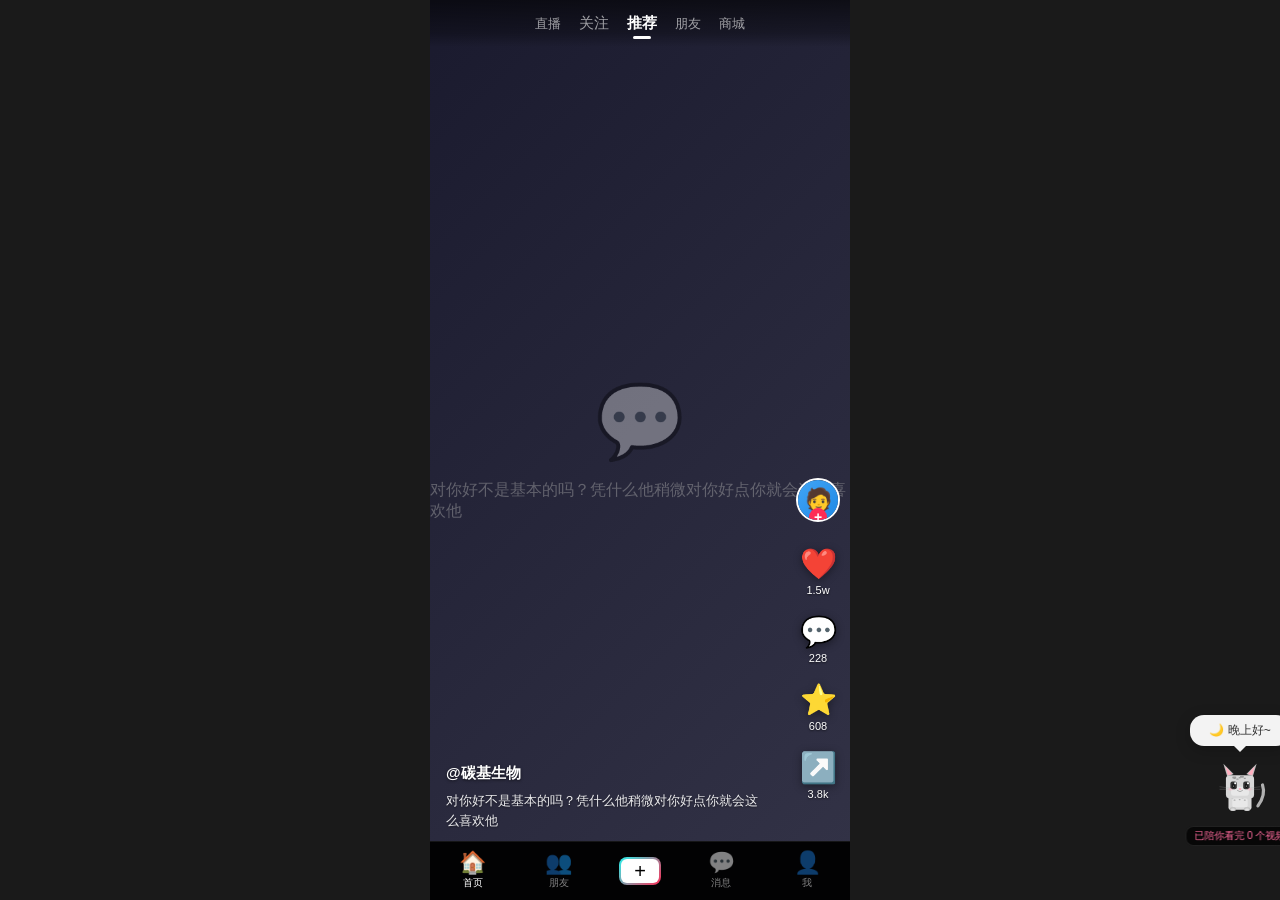
==== index.html @ 151ddb6d "重构项目结构：拆分为标准前端项目 - 将 monolithic desk-pet.html 拆分为标准前端结构 - 创建 index.html 作为入口文件 - 创建 css/style.css 存放" ====
<!DOCTYPE html>
<html lang="zh-CN">
<head>
<meta charset="UTF-8">
<meta name="viewport" content="width=device-width, initial-scale=1.0, user-scalable=no">
<title>🐱 桌宠陪伴门户</title>
<link rel="stylesheet" href="css/style.css">
</head>
<body>

<!-- 顶部导航（抖音风格） -->
<div id="top-nav">
  <div class="nav-tab nav-tab-small" data-cat="live">直播</div>
  <div class="nav-tab" data-cat="follow" onclick="switchTab(this)">关注</div>
  <div class="nav-tab active" data-cat="recommend" onclick="switchTab(this)">推荐</div>
  <div class="nav-tab nav-tab-small" data-cat="friend">朋友</div>
  <div class="nav-tab nav-tab-small" data-cat="shop">商城</div>
</div>

<!-- 视频流主页 -->
<div id="video-feed">
  <div id="video-slider"></div>
</div>

<!-- 底部导航 -->
<div id="bottom-nav">
  <div class="bottom-nav-item active">
    <span class="nav-icon">🏠</span>
    <span class="nav-label">首页</span>
  </div>
  <div class="bottom-nav-item">
    <span class="nav-icon">👥</span>
    <span class="nav-label">朋友</span>
  </div>
  <div class="bottom-nav-add">
    <span>+</span>
  </div>
  <div class="bottom-nav-item">
    <span class="nav-icon">💬</span>
    <span class="nav-label">消息</span>
  </div>
  <div class="bottom-nav-item">
    <span class="nav-icon">👤</span>
    <span class="nav-label">我</span>
  </div>
</div>

<!-- 全屏分区页面 -->
<div id="category-page">
  <button class="category-close" onclick="closeCategoryPage()">✕</button>
  <div class="category-header">
    <div class="category-header-title">分区</div>
    <div class="category-header-sub">双击小猫可打开此页面</div>
  </div>
  <div class="category-section">
    <div class="category-section-title">推荐分区</div>
    <div class="category-grid">
      <div class="category-item" onclick="selectCategory('study')">
        <div class="category-icon icon-study">📚</div>
        <div class="category-label">学习区</div>
      </div>
      <div class="category-item" onclick="selectCategory('game')">
        <div class="category-icon icon-game">🎮</div>
        <div class="category-label">游戏区</div>
      </div>
      <div class="category-item" onclick="selectCategory('food')">
        <div class="category-icon icon-food">🍜</div>
        <div class="category-label">美食区</div>
      </div>
      <div class="category-item" onclick="selectCategory('fashion')">
        <div class="category-icon icon-fashion">👗</div>
        <div class="category-label">穿搭区</div>
      </div>
      <div class="category-item" onclick="selectCategory('music')">
        <div class="category-icon icon-music">🎵</div>
        <div class="category-label">音乐区</div>
      </div>
      <div class="category-item" onclick="selectCategory('dance')">
        <div class="category-icon icon-dance">💃</div>
        <div class="category-label">舞蹈区</div>
      </div>
      <div class="category-item" onclick="selectCategory('anime')">
        <div class="category-icon icon-anime">🎬</div>
        <div class="category-label">动画区</div>
      </div>
      <div class="category-item" onclick="selectCategory('tech')">
        <div class="category-icon icon-tech">💻</div>
        <div class="category-label">科技区</div>
      </div>
    </div>
  </div>
  <div class="category-section">
    <div class="category-section-title">更多分区</div>
    <div class="category-grid">
      <div class="category-item" onclick="selectCategory('fitness')">
        <div class="category-icon icon-fitness">💪</div>
        <div class="category-label">健身区</div>
      </div>
      <div class="category-item" onclick="selectCategory('travel')">
        <div class="category-icon icon-travel">✈️</div>
        <div class="category-label">旅行区</div>
      </div>
      <div class="category-item" onclick="selectCategory('knowledge')">
        <div class="category-icon icon-knowledge">💡</div>
        <div class="category-label">知识区</div>
      </div>
      <div class="category-item" onclick="selectCategory('vlog')">
        <div class="category-icon icon-vlog">📹</div>
        <div class="category-label">Vlog</div>
      </div>
      <div class="category-item" onclick="selectCategory('ai')">
        <div class="category-icon icon-ai">🤖</div>
        <div class="category-label">AI</div>
      </div>
      <div class="category-item" onclick="selectCategory('pet')">
        <div class="category-icon icon-pet">🐾</div>
        <div class="category-label">萌宠区</div>
      </div>
      <div class="category-item" onclick="selectCategory('film')">
        <div class="category-icon icon-film">🎥</div>
        <div class="category-label">影视区</div>
      </div>
      <div class="category-item" onclick="selectCategory('life')">
        <div class="category-icon icon-life">🌿</div>
        <div class="category-label">生活区</div>
      </div>
    </div>
  </div>
</div>

<!-- 悬浮窗桌宠 -->
<div id="pet-fab">
  <div id="speech-bubble"></div>
  <span class="sleep-zzz">Z</span>
  <span class="sleep-zzz">z</span>
  <span class="sleep-zzz">Z</span>
  <svg id="cat-svg" width="64" height="64" viewBox="0 0 100 100" xmlns="http://www.w3.org/2000/svg">
    <!-- 尾巴 -->
    <path class="cat-tail" d="M 78 78 Q 92 62 88 46" stroke="#B0B0B0" stroke-width="5" fill="none" stroke-linecap="round">
      <animateTransform attributeName="transform" type="rotate" values="0 78 78;8 78 78;0 78 78;-5 78 78;0 78 78" dur="2s" repeatCount="indefinite"/>
    </path>
    <!-- 身体 -->
    <g class="cat-body">
      <!-- 身体主体 - 灰白色 -->
      <rect x="32" y="62" width="36" height="22" rx="4" fill="#D8D8D8"/>
      <!-- 肚子 - 更浅 -->
      <rect x="38" y="66" width="24" height="14" rx="3" fill="#E8E8E8"/>
      <!-- 虎斑纹路 - 身体 -->
      <rect x="36" y="64" width="4" height="2" rx="1" fill="#999"/>
      <rect x="44" y="63" width="4" height="2" rx="1" fill="#999"/>
      <rect x="52" y="64" width="4" height="2" rx="1" fill="#999"/>
      <rect x="60" y="63" width="4" height="2" rx="1" fill="#999"/>
      <rect x="40" y="68" width="3" height="2" rx="1" fill="#888" opacity="0.6"/>
      <rect x="48" y="67" width="3" height="2" rx="1" fill="#888" opacity="0.6"/>
      <rect x="56" y="68" width="3" height="2" rx="1" fill="#888" opacity="0.6"/>
      <!-- 前爪 -->
      <rect x="34" y="80" width="10" height="6" rx="3" fill="#C0C0C0"/>
      <rect x="36" y="82" width="6" height="3" rx="1.5" fill="#E0E0E0"/>
      <rect x="56" y="80" width="10" height="6" rx="3" fill="#C0C0C0"/>
      <rect x="58" y="82" width="6" height="3" rx="1.5" fill="#E0E0E0"/>
    </g>
    <!-- 头部 -->
    <rect x="28" y="30" width="44" height="36" rx="6" fill="#D8D8D8"/>
    <!-- 头顶虎斑纹 -->
    <rect x="38" y="32" width="6" height="3" rx="1" fill="#999"/>
    <rect x="50" y="31" width="6" height="3" rx="1" fill="#999"/>
    <rect x="44" y="35" width="4" height="2" rx="1" fill="#888" opacity="0.7"/>
    <!-- 额头M纹 -->
    <rect x="40" y="34" width="3" height="2" fill="#999"/>
    <rect x="48" y="33" width="3" height="2" fill="#999"/>
    <rect x="56" y="34" width="3" height="2" fill="#999"/>
    <!-- 左耳 -->
    <polygon class="cat-ear-left" points="30,32 24,12 40,28" fill="#C0C0C0"/>
    <polygon class="cat-ear-left" points="31,30 27,16 38,28" fill="#FFB0C0"/>
    <!-- 右耳 -->
    <polygon class="cat-ear-right" points="70,32 76,12 60,28" fill="#C0C0C0"/>
    <polygon class="cat-ear-right" points="69,30 73,16 62,28" fill="#FFB0C0"/>
    <!-- 脸部白色区域 -->
    <rect x="36" y="48" width="28" height="14" rx="4" fill="#E8E8E8"/>
    <!-- 眼睛 - 大圆萌眼 -->
    <g id="cat-eyes">
      <rect class="cat-eye" x="35" y="40" width="10" height="12" rx="3" fill="#333"/>
      <rect class="cat-eye" x="55" y="40" width="10" height="12" rx="3" fill="#333"/>
      <!-- 瞳孔 -->
      <rect x="38" y="43" width="4" height="7" rx="2" fill="#111"/>
      <rect x="58" y="43" width="4" height="7" rx="2" fill="#111"/>
      <!-- 白色高光 -->
      <rect x="41" y="41" width="3" height="3" rx="1" fill="#fff"/>
      <rect x="61" y="41" width="3" height="3" rx="1" fill="#fff"/>
      <rect x="39" y="46" width="2" height="2" rx="1" fill="#fff" opacity="0.6"/>
      <rect x="59" y="46" width="2" height="2" rx="1" fill="#fff" opacity="0.6"/>
    </g>
    <!-- 鼻子 - 小粉色 -->
    <rect x="48" y="50" width="4" height="3" rx="1.5" fill="#FFB0C0"/>
    <!-- 嘴巴 -->
    <g id="cat-mouth">
      <path d="M 46 54 Q 50 58 54 54" stroke="#999" stroke-width="1.2" fill="none" stroke-linecap="round"/>
    </g>
    <!-- 胡须 -->
    <line x1="18" y1="48" x2="34" y2="50" stroke="#AAA" stroke-width="0.8" opacity="0.5"/>
    <line x1="18" y1="52" x2="34" y2="52" stroke="#AAA" stroke-width="0.8" opacity="0.5"/>
    <line x1="66" y1="50" x2="82" y2="48" stroke="#AAA" stroke-width="0.8" opacity="0.5"/>
    <line x1="66" y1="52" x2="82" y2="52" stroke="#AAA" stroke-width="0.8" opacity="0.5"/>
    <!-- 腮红 - 粉色 -->
    <rect x="32" y="50" width="6" height="4" rx="2" fill="#FFB0C0" opacity="0.4"/>
    <rect x="62" y="50" width="6" height="4" rx="2" fill="#FFB0C0" opacity="0.4"/>
  </svg>
  <div id="companion-tag">已陪你看完 <span id="video-count">0</span> 个视频</div>
</div>

<!-- AI对话面板 -->
<div id="ai-chat-panel">
  <div class="ai-chat-header">
    <div class="ai-chat-title">🐱 小猫助手</div>
    <button class="ai-chat-close" onclick="closeAiChat()">✕</button>
  </div>
  <div class="ai-chat-messages" id="ai-messages"></div>
  <div class="ai-chat-input-bar">
    <input class="ai-chat-input" id="ai-input" type="text" placeholder="和小猫聊聊天..." maxlength="200" onkeydown="if(event.key==='Enter')sendAiMessage()">
    <button class="ai-chat-send" id="ai-send-btn" onclick="sendAiMessage()">↑</button>
  </div>
</div>

<!-- 圆形菜单 -->
<div id="circle-menu">
  <div class="menu-item" data-category="study" onclick="selectCategory('study')">
    <span class="menu-icon">📚</span>
    <span>学习区</span>
  </div>
  <div class="menu-item" data-category="game" onclick="selectCategory('game')">
    <span class="menu-icon">🎮</span>
    <span>游戏区</span>
  </div>
  <div class="menu-item" data-category="food" onclick="selectCategory('food')">
    <span class="menu-icon">🍜</span>
    <span>美食区</span>
  </div>
  <div class="menu-item" data-category="fashion" onclick="selectCategory('fashion')">
    <span class="menu-icon">👗</span>
    <span>穿搭区</span>
  </div>
</div>

<script src="js/app.js"></script>
</body>
</html>
---- css/style.css ----
/* ========== 全局重置 ========== */
* { margin: 0; padding: 0; box-sizing: border-box; }
html, body {
  width: 100%; height: 100%;
  overflow: hidden;
  font-family: 'Segoe UI', 'PingFang SC', 'Microsoft YaHei', sans-serif;
  background: #000;
  user-select: none;
  -webkit-user-select: none;
  -webkit-tap-highlight-color: transparent;
}

/* ========== 顶部导航栏（抖音风格） ========== */
#top-nav {
  position: fixed;
  top: 0; left: 0; right: 0;
  z-index: 100;
  display: flex;
  align-items: center;
  justify-content: center;
  padding: 10px 16px;
  padding-top: max(10px, env(safe-area-inset-top));
  background: linear-gradient(to bottom, rgba(0,0,0,0.6) 0%, rgba(0,0,0,0.3) 70%, transparent 100%);
  gap: 18px;
}
.nav-tab {
  font-size: 15px;
  color: rgba(255,255,255,0.6);
  cursor: pointer;
  padding: 4px 0;
  position: relative;
  transition: color 0.25s, transform 0.2s;
  white-space: nowrap;
}
.nav-tab.active {
  color: #fff;
  font-weight: 700;
}
.nav-tab.active::after {
  content: '';
  position: absolute;
  bottom: -2px;
  left: 50%; transform: translateX(-50%);
  width: 18px; height: 3px;
  background: #fff;
  border-radius: 2px;
}
.nav-tab:hover { color: rgba(255,255,255,0.85); }
.nav-tab:active { transform: scale(0.95); }
.nav-tab-small { font-size: 13px; }

/* ========== 视频流（默认全屏主页） ========== */
#video-feed {
  position: fixed;
  top: 0; left: 0;
  width: 100%; height: 100vh;
  background: #000;
  z-index: 1;
  overflow: hidden;
}
#video-slider {
  width: 100%; height: 100vh;
  transition: transform 0.45s cubic-bezier(0.25, 0.46, 0.45, 0.94);
}
.video-slide {
  width: 100%; height: 100vh;
  position: relative;
  display: flex;
  align-items: center;
  justify-content: center;
  overflow: hidden;
}
.video-slide video {
  width: 100%; height: 100%;
  object-fit: cover;
}
.video-placeholder {
  width: 100%; height: 100%;
  display: flex;
  flex-direction: column;
  align-items: center;
  justify-content: center;
  color: #aaa;
  gap: 16px;
}
.video-placeholder .placeholder-icon { font-size: 72px; opacity: 0.35; }
.video-placeholder .placeholder-text { font-size: 16px; opacity: 0.45; }

/* 视频底部信息 */
.video-info {
  position: absolute;
  bottom: 70px; left: 0; right: 70px;
  padding: 0 16px;
  color: #fff;
  z-index: 5;
}
.video-info .video-author {
  font-size: 15px;
  font-weight: 600;
  margin-bottom: 8px;
  text-shadow: 0 1px 3px rgba(0,0,0,0.6);
}
.video-info .video-desc {
  font-size: 13px;
  opacity: 0.9;
  line-height: 1.5;
  display: -webkit-box;
  -webkit-line-clamp: 2;
  -webkit-box-orient: vertical;
  overflow: hidden;
  text-shadow: 0 1px 2px rgba(0,0,0,0.5);
}

/* 右侧操作栏 */
.video-actions {
  position: absolute;
  right: 10px;
  bottom: 100px;
  display: flex;
  flex-direction: column;
  align-items: center;
  gap: 18px;
  z-index: 5;
}
.video-action-btn {
  display: flex;
  flex-direction: column;
  align-items: center;
  gap: 3px;
  color: #fff;
  cursor: pointer;
  transition: transform 0.2s;
}
.video-action-btn:hover { transform: scale(1.15); }
.video-action-btn:active { transform: scale(0.9); }
.video-action-btn .action-icon {
  font-size: 30px;
  filter: drop-shadow(0 2px 4px rgba(0,0,0,0.4));
}
.video-action-btn .action-count {
  font-size: 11px;
  text-shadow: 0 1px 2px rgba(0,0,0,0.6);
}
.video-action-avatar {
  width: 44px; height: 44px;
  border-radius: 50%;
  border: 2px solid #fff;
  overflow: hidden;
  position: relative;
  margin-bottom: 6px;
}
.video-action-avatar .avatar-bg {
  width: 100%; height: 100%;
  display: flex;
  align-items: center;
  justify-content: center;
  font-size: 22px;
}
.video-action-avatar .avatar-follow {
  position: absolute;
  bottom: -6px; left: 50%;
  transform: translateX(-50%);
  width: 18px; height: 18px;
  border-radius: 50%;
  background: #fe2c55;
  color: #fff;
  font-size: 14px;
  display: flex;
  align-items: center;
  justify-content: center;
  font-weight: 700;
  line-height: 1;
}

/* 底部导航栏 */
#bottom-nav {
  position: fixed;
  bottom: 0; left: 0; right: 0;
  z-index: 100;
  display: flex;
  align-items: center;
  justify-content: space-around;
  padding: 6px 0;
  padding-bottom: max(6px, env(safe-area-inset-bottom));
  background: rgba(0,0,0,0.95);
  border-top: 1px solid rgba(255,255,255,0.08);
}
.bottom-nav-item {
  display: flex;
  flex-direction: column;
  align-items: center;
  gap: 2px;
  cursor: pointer;
  padding: 4px 12px;
  color: rgba(255,255,255,0.5);
  transition: color 0.2s;
}
.bottom-nav-item.active { color: #fff; }
.bottom-nav-item .nav-icon { font-size: 22px; line-height: 1; }
.bottom-nav-item .nav-label { font-size: 10px; }
.bottom-nav-add {
  width: 42px; height: 28px;
  border-radius: 8px;
  background: linear-gradient(135deg, #25f4ee, #fe2c55);
  display: flex;
  align-items: center;
  justify-content: center;
  position: relative;
  cursor: pointer;
}
.bottom-nav-add::before {
  content: '';
  position: absolute;
  inset: 2px;
  background: #fff;
  border-radius: 6px;
}
.bottom-nav-add span {
  position: relative;
  z-index: 1;
  font-size: 20px;
  color: #000;
  font-weight: 300;
}

/* 暂停图标 */
.video-pause-icon {
  position: absolute;
  top: 50%; left: 50%;
  transform: translate(-50%, -50%) scale(0);
  font-size: 64px;
  color: rgba(255,255,255,0.75);
  z-index: 6;
  pointer-events: none;
  transition: transform 0.25s cubic-bezier(0.34, 1.56, 0.64, 1), opacity 0.3s;
  opacity: 0;
}
.video-pause-icon.show {
  transform: translate(-50%, -50%) scale(1);
  opacity: 1;
}

/* 爱心飘动 */
.heart-float {
  position: absolute;
  font-size: 36px;
  pointer-events: none;
  z-index: 8;
  animation: heartFloatUp 1.2s ease-out forwards;
}
@keyframes heartFloatUp {
  0% { opacity: 1; transform: scale(0.3) translateY(0) rotate(0deg); }
  30% { opacity: 1; transform: scale(1.2) translateY(-30px) rotate(-10deg); }
  60% { opacity: 0.8; transform: scale(1) translateY(-80px) rotate(10deg); }
  100% { opacity: 0; transform: scale(0.8) translateY(-140px) rotate(-5deg); }
}

/* ========== 全屏分区页面 ========== */
#category-page {
  position: fixed;
  top: 0; left: 0;
  width: 100%; height: 100%;
  background: #111;
  z-index: 600;
  display: none;
  overflow-y: auto;
  overflow-x: hidden;
  -webkit-overflow-scrolling: touch;
}
#category-page.show { display: block; }
.category-header {
  padding: 20px 20px 8px;
  position: sticky;
  top: 0;
  z-index: 10;
  background: linear-gradient(to bottom, #111 80%, transparent);
}
.category-header-title {
  font-size: 20px;
  font-weight: 700;
  color: #fff;
  margin-bottom: 4px;
}
.category-header-sub {
  font-size: 12px;
  color: #666;
}
.category-section {
  padding: 8px 16px 0;
}
.category-section-title {
  font-size: 14px;
  font-weight: 600;
  color: #999;
  margin-bottom: 14px;
  padding-left: 4px;
}
.category-grid {
  display: grid;
  grid-template-columns: repeat(4, 1fr);
  gap: 6px 0;
  margin-bottom: 24px;
}
.category-item {
  display: flex;
  flex-direction: column;
  align-items: center;
  justify-content: center;
  padding: 12px 4px 10px;
  cursor: pointer;
  border-radius: 12px;
  transition: background 0.2s, transform 0.15s;
  gap: 8px;
}
.category-item:hover { background: rgba(255,255,255,0.06); }
.category-item:active { transform: scale(0.92); background: rgba(255,255,255,0.1); }
.category-icon {
  width: 48px; height: 48px;
  border-radius: 14px;
  display: flex;
  align-items: center;
  justify-content: center;
  font-size: 26px;
}
.category-label {
  font-size: 12px;
  color: #ccc;
  text-align: center;
  line-height: 1.3;
}
.category-close {
  position: fixed;
  top: 20px; right: 20px;
  width: 36px; height: 36px;
  border-radius: 50%;
  background: rgba(255,255,255,0.1);
  border: none;
  color: #fff;
  font-size: 20px;
  cursor: pointer;
  display: flex;
  align-items: center;
  justify-content: center;
  z-index: 20;
}
.category-close:hover { background: rgba(255,255,255,0.2); }

/* 图标背景色 */
.icon-study { background: linear-gradient(135deg, #42a5f5, #1e88e5); }
.icon-game { background: linear-gradient(135deg, #ab47bc, #8e24aa); }
.icon-food { background: linear-gradient(135deg, #ef5350, #e53935); }
.icon-fashion { background: linear-gradient(135deg, #ec407a, #d81b60); }
.icon-music { background: linear-gradient(135deg, #ffa726, #fb8c00); }
.icon-dance { background: linear-gradient(135deg, #26c6da, #00acc1); }
.icon-anime { background: linear-gradient(135deg, #66bb6a, #43a047); }
.icon-tech { background: linear-gradient(135deg, #78909c, #546e7a); }
.icon-fitness { background: linear-gradient(135deg, #ff7043, #f4511e); }
.icon-travel { background: linear-gradient(135deg, #29b6f6, #039be5); }
.icon-knowledge { background: linear-gradient(135deg, #ffca28, #ffb300); }
.icon-vlog { background: linear-gradient(135deg, #8d6e63, #6d4c41); }
.icon-ai { background: linear-gradient(135deg, #7e57c2, #5e35b1); }
.icon-pet { background: linear-gradient(135deg, #a1887f, #8d6e63); }
.icon-film { background: linear-gradient(135deg, #5c6bc0, #3949ab); }
.icon-life { background: linear-gradient(135deg, #4db6ac, #00897b); }

/* ========== 悬浮窗桌宠 ========== */
#pet-fab {
  position: fixed;
  z-index: 500;
  cursor: grab;
  touch-action: none;
  transition: transform 0.4s cubic-bezier(0.34, 1.56, 0.64, 1), opacity 0.3s;
}
#pet-fab:active { cursor: grabbing; }
/* 侧边框吸附隐藏 */
#pet-fab.snapped-left {
  transform: translateX(calc(-100% + 14px));
  cursor: pointer;
}
#pet-fab.snapped-right {
  transform: translateX(calc(100% - 14px));
  cursor: pointer;
}
#pet-fab.snapped-left .cat-body,
#pet-fab.snapped-right .cat-body { animation: none; }
#pet-fab.snapped-left .cat-eye,
#pet-fab.snapped-right .cat-eye { animation: none; }

/* ========== 小猫 SVG 动画 ========== */
.cat-body { animation: catBreathe 3.2s infinite ease-in-out; transform-origin: center bottom; }
@keyframes catBreathe {
  0%, 100% { transform: scaleY(1) translateY(0); }
  50% { transform: scaleY(1.02) translateY(-1px); }
}
.cat-eye { animation: catBlink 10s infinite ease-in-out; transform-origin: center center; }
@keyframes catBlink {
  0%, 8%, 12%, 100% { transform: scaleY(1); }
  10% { transform: scaleY(0.05); }
}
.cat-mouth-talking { animation: mouthTalk 0.3s infinite ease-in-out; }
@keyframes mouthTalk {
  0%, 100% { transform: scaleY(1); }
  50% { transform: scaleY(1.8); }
}
.cat-eye-happy { animation: eyeHappy 0.8s infinite ease-in-out !important; }
@keyframes eyeHappy {
  0%, 100% { transform: scaleY(1) rotate(0deg); }
  50% { transform: scaleY(0.6) rotate(-5deg); }
}
.sleep-zzz {
  position: absolute;
  top: -8px; right: -2px;
  font-size: 12px;
  color: #7c4dff;
  opacity: 0;
  pointer-events: none;
}
.sleep-zzz.active { animation: zzzFloat 2s infinite ease-in-out; }
@keyframes zzzFloat {
  0% { opacity: 0; transform: translate(0, 0) scale(0.5); }
  30% { opacity: 1; }
  100% { opacity: 0; transform: translate(12px, -25px) scale(1.1); }
}
.sleep-zzz:nth-child(2).active { animation-delay: 0.7s; }
.sleep-zzz:nth-child(3).active { animation-delay: 1.4s; }

/* ========== 多动作动画 ========== */
/* 伸懒腰动画 */
@keyframes catStretch {
  0%, 100% { transform: translateY(0) scaleY(1); }
  30% { transform: translateY(-3px) scaleY(1.08); }
  60% { transform: translateY(1px) scaleY(0.95); }
}
.cat-stretching { animation: catStretch 1.5s ease-in-out; }

/* 玩球动画 */
@keyframes catPlay {
  0%, 100% { transform: translateX(0) rotate(0deg); }
  25% { transform: translateX(3px) rotate(5deg); }
  50% { transform: translateX(-2px) rotate(-3deg); }
  75% { transform: translateX(2px) rotate(3deg); }
}
.cat-playing { animation: catPlay 0.8s ease-in-out 3; }

/* 喝水动画 */
@keyframes catDrink {
  0%, 100% { transform: rotate(0deg); }
  30% { transform: rotate(8deg) translateY(2px); }
  60% { transform: rotate(-3deg); }
}
.cat-drinking { animation: catDrink 1.2s ease-in-out 2; }

/* 探头动画 */
@keyframes catPeek {
  0%, 100% { transform: translateY(0); }
  40% { transform: translateY(-6px); }
  70% { transform: translateY(-4px); }
}
.cat-peeking { animation: catPeek 1s ease-in-out 2; }

/* 打哈欠动画 */
@keyframes catYawn {
  0%, 100% { transform: scaleY(1); }
  40% { transform: scaleY(1.3); }
  70% { transform: scaleY(1.1); }
}
.cat-yawning { animation: catYawn 1.5s ease-in-out; }

/* 晚安/睡觉动画 */
@keyframes catSleep {
  0%, 100% { transform: translateY(0) scaleY(1); }
  50% { transform: translateY(1px) scaleY(0.97); }
}
.cat-sleeping-anim { animation: catSleep 2.5s ease-in-out infinite; }

/* ========== 气泡 ========== */
#speech-bubble {
  position: absolute;
  bottom: calc(100% + 10px);
  left: 50%;
  transform: translateX(-50%) scale(0);
  background: rgba(255,255,255,0.95);
  backdrop-filter: blur(12px);
  -webkit-backdrop-filter: blur(12px);
  border-radius: 14px;
  padding: 7px 12px;
  min-width: 100px;
  max-width: 180px;
  text-align: center;
  font-size: 12px;
  color: #333;
  box-shadow: 0 4px 16px rgba(0,0,0,0.2);
  transition: transform 0.35s cubic-bezier(0.34, 1.56, 0.64, 1), opacity 0.3s;
  opacity: 0;
  pointer-events: none;
  white-space: normal;
  line-height: 1.4;
}
#speech-bubble.show { transform: translateX(-50%) scale(1); opacity: 1; }
#speech-bubble::after {
  content: '';
  position: absolute;
  bottom: -6px; left: 50%;
  transform: translateX(-50%);
  width: 0; height: 0;
  border-left: 6px solid transparent;
  border-right: 6px solid transparent;
  border-top: 6px solid rgba(255,255,255,0.95);
}

/* ========== 陪伴计数标签 ========== */
#companion-tag {
  position: absolute;
  bottom: -22px;
  left: 50%;
  transform: translateX(-50%);
  background: rgba(0,0,0,0.7);
  backdrop-filter: blur(8px);
  -webkit-backdrop-filter: blur(8px);
  border-radius: 8px;
  padding: 2px 8px;
  font-size: 10px;
  color: #ff6b9d;
  white-space: nowrap;
  border: 1px solid rgba(255,255,255,0.1);
}

/* ========== 圆形菜单 ========== */
#circle-menu {
  position: fixed;
  z-index: 499;
  pointer-events: none;
  opacity: 0;
  transition: opacity 0.3s;
}
#circle-menu.show { pointer-events: auto; opacity: 1; }
.menu-item {
  position: absolute;
  width: 62px; height: 62px;
  border-radius: 50%;
  display: flex;
  flex-direction: column;
  align-items: center;
  justify-content: center;
  background: rgba(30,30,30,0.92);
  backdrop-filter: blur(14px);
  -webkit-backdrop-filter: blur(14px);
  border: 1px solid rgba(255,255,255,0.08);
  box-shadow: 0 4px 16px rgba(0,0,0,0.4);
  cursor: pointer;
  transition: transform 0.4s cubic-bezier(0.34, 1.56, 0.64, 1), box-shadow 0.2s, background 0.2s;
  font-size: 10px;
  color: #ccc;
  gap: 2px;
  transform: scale(0);
}
.menu-item .menu-icon { font-size: 20px; line-height: 1; }
#circle-menu.show .menu-item { transform: scale(1); }
.menu-item:hover {
  background: rgba(50,50,50,0.95);
  box-shadow: 0 6px 24px rgba(0,0,0,0.5);
  transform: scale(1.12) !important;
  color: #fff;
}
.menu-item:active { transform: scale(0.95) !important; }

/* ========== AI对话面板 ========== */
#ai-chat-panel {
  position: fixed;
  bottom: 70px;
  left: 50%;
  transform: translateX(-50%) translateY(100%);
  width: calc(100% - 24px);
  max-width: 380px;
  height: 55vh;
  max-height: 420px;
  background: rgba(24,24,24,0.96);
  backdrop-filter: blur(20px);
  -webkit-backdrop-filter: blur(20px);
  border-radius: 20px 20px 0 0;
  border: 1px solid rgba(255,255,255,0.08);
  z-index: 550;
  display: flex;
  flex-direction: column;
  transition: transform 0.4s cubic-bezier(0.34, 1.56, 0.64, 1), opacity 0.3s;
  opacity: 0;
  pointer-events: none;
  overflow: hidden;
}
#ai-chat-panel.show {
  transform: translateX(-50%) translateY(0);
  opacity: 1;
  pointer-events: auto;
}
.ai-chat-header {
  display: flex;
  align-items: center;
  justify-content: space-between;
  padding: 14px 16px 10px;
  border-bottom: 1px solid rgba(255,255,255,0.06);
}
.ai-chat-title {
  font-size: 15px;
  font-weight: 600;
  color: #fff;
  display: flex;
  align-items: center;
  gap: 6px;
}
.ai-chat-close {
  width: 28px; height: 28px;
  border-radius: 50%;
  background: rgba(255,255,255,0.08);
  border: none;
  color: #999;
  font-size: 16px;
  cursor: pointer;
  display: flex;
  align-items: center;
  justify-content: center;
}
.ai-chat-close:hover { background: rgba(255,255,255,0.15); color: #fff; }
.ai-chat-messages {
  flex: 1;
  overflow-y: auto;
  padding: 12px 16px;
  display: flex;
  flex-direction: column;
  gap: 10px;
}
.ai-chat-messages::-webkit-scrollbar { width: 3px; }
.ai-chat-messages::-webkit-scrollbar-thumb { background: rgba(255,255,255,0.1); border-radius: 3px; }
.ai-msg {
  max-width: 80%;
  padding: 10px 14px;
  border-radius: 16px;
  font-size: 14px;
  line-height: 1.5;
  word-break: break-word;
}
.ai-msg.cat {
  align-self: flex-start;
  background: rgba(255,255,255,0.08);
  color: #e0e0e0;
  border-bottom-left-radius: 4px;
}
.ai-msg.user {
  align-self: flex-end;
  background: linear-gradient(135deg, #667eea, #764ba2);
  color: #fff;
  border-bottom-right-radius: 4px;
}
.ai-msg-typing {
  align-self: flex-start;
  background: rgba(255,255,255,0.08);
  color: #888;
  font-size: 13px;
  padding: 8px 14px;
  border-radius: 16px;
  border-bottom-left-radius: 4px;
}
.ai-chat-input-bar {
  display: flex;
  align-items: center;
  gap: 8px;
  padding: 10px 12px;
  padding-bottom: max(10px, env(safe-area-inset-bottom));
  border-top: 1px solid rgba(255,255,255,0.06);
}
.ai-chat-input {
  flex: 1;
  background: rgba(255,255,255,0.06);
  border: 1px solid rgba(255,255,255,0.08);
  border-radius: 20px;
  padding: 8px 14px;
  font-size: 14px;
  color: #fff;
  outline: none;
  font-family: inherit;
}
.ai-chat-input::placeholder { color: #666; }
.ai-chat-input:focus { border-color: rgba(255,255,255,0.2); }
.ai-chat-send {
  width: 36px; height: 36px;
  border-radius: 50%;
  background: linear-gradient(135deg, #667eea, #764ba2);
  border: none;
  color: #fff;
  font-size: 18px;
  cursor: pointer;
  display: flex;
  align-items: center;
  justify-content: center;
  flex-shrink: 0;
  transition: transform 0.15s, opacity 0.15s;
}
.ai-chat-send:hover { transform: scale(1.08); }
.ai-chat-send:active { transform: scale(0.92); }
.ai-chat-send:disabled { opacity: 0.4; cursor: default; transform: none; }

@media (max-width: 600px) {
  #ai-chat-panel { width: 100%; border-radius: 16px 16px 0 0; bottom: 60px; }
}

/* ========== 响应式 ========== */
@media (max-width: 600px) {
  .nav-tab { font-size: 14px; gap: 14px; }
  .nav-tab-small { font-size: 12px; }
  .video-info .video-desc { font-size: 12px; }
  .video-action-btn .action-icon { font-size: 26px; }
  .video-action-avatar { width: 40px; height: 40px; }
  .video-action-avatar .avatar-bg { font-size: 20px; }
  #speech-bubble { min-width: 90px; max-width: 160px; font-size: 11px; padding: 6px 10px; }
  #companion-tag { font-size: 9px; }
  .menu-item { width: 56px; height: 56px; font-size: 9px; }
  .menu-item .menu-icon { font-size: 18px; }
  .category-grid { gap: 2px 0; }
  .category-item { padding: 10px 2px 8px; gap: 6px; }
  .category-icon { width: 44px; height: 44px; font-size: 22px; border-radius: 12px; }
  .category-label { font-size: 11px; }
}
@media (min-width: 601px) {
  #video-feed { max-width: 420px; left: 50%; transform: translateX(-50%); border-radius: 0; }
  #top-nav { max-width: 420px; left: 50%; transform: translateX(-50%); }
  #bottom-nav { max-width: 420px; left: 50%; transform: translateX(-50%); }
  body { background: #1a1a1a; }
}
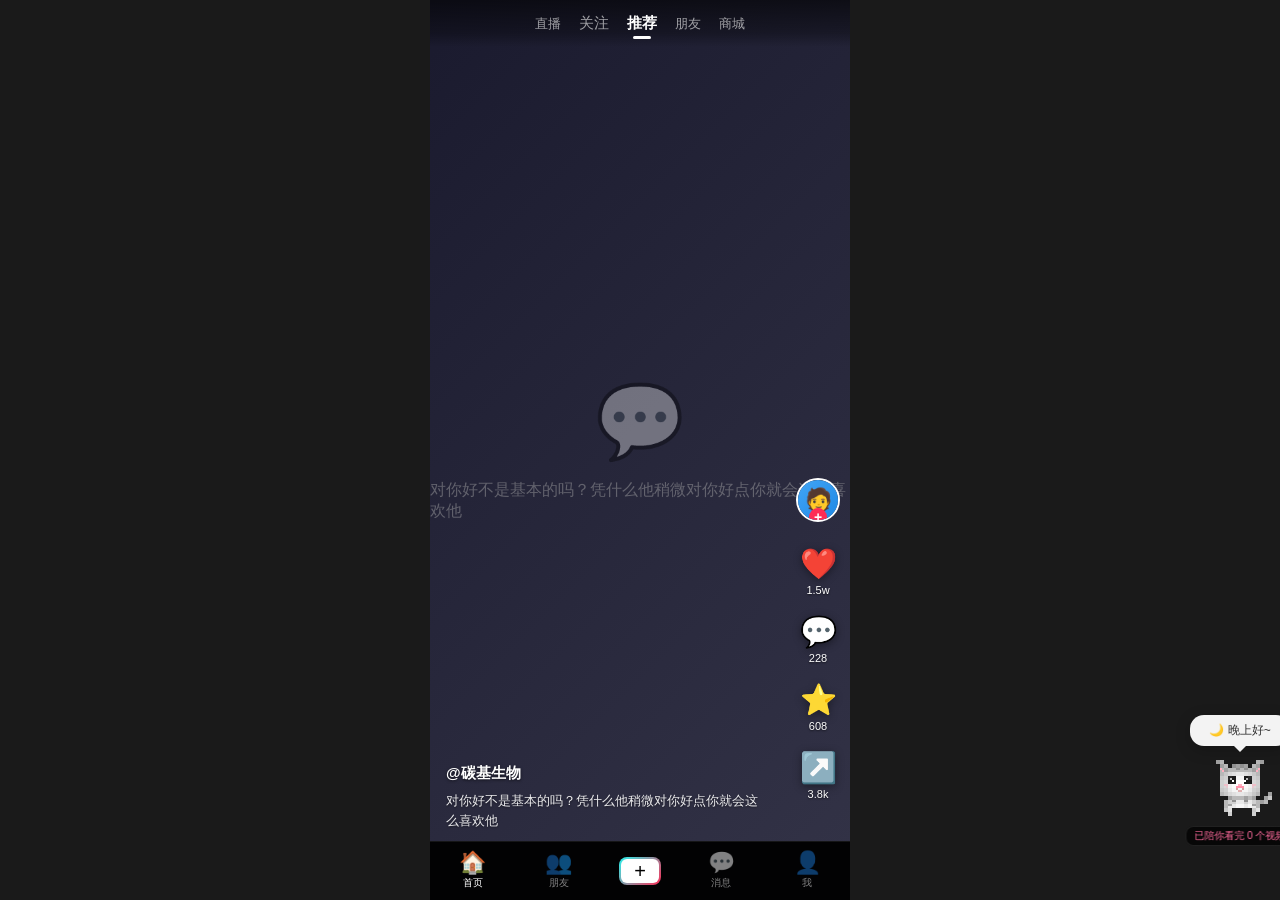
==== commit 60d56cfd: "重新设计小猫为像素风格 - 将小猫 SVG 改为像素风格灰白色虎斑猫 - 大大黑色眼睛带白色高光 - 粉色内耳和腮红 - 更新所有动画为像素风格离散跳跃效果 - 添加尾巴摇摆动画 - 使用 steps" ====
--- a/index.html
+++ b/index.html
@@ -134,76 +134,201 @@
   <span class="sleep-zzz">Z</span>
   <span class="sleep-zzz">z</span>
   <span class="sleep-zzz">Z</span>
-  <svg id="cat-svg" width="64" height="64" viewBox="0 0 100 100" xmlns="http://www.w3.org/2000/svg">
-    <!-- 尾巴 -->
-    <path class="cat-tail" d="M 78 78 Q 92 62 88 46" stroke="#B0B0B0" stroke-width="5" fill="none" stroke-linecap="round">
-      <animateTransform attributeName="transform" type="rotate" values="0 78 78;8 78 78;0 78 78;-5 78 78;0 78 78" dur="2s" repeatCount="indefinite"/>
-    </path>
-    <!-- 身体 -->
+  <svg id="cat-svg" width="64" height="64" viewBox="0 0 32 32" xmlns="http://www.w3.org/2000/svg" shape-rendering="crispEdges">
+    <!-- 像素风格小猫 - 灰白色虎斑猫 -->
     <g class="cat-body">
-      <!-- 身体主体 - 灰白色 -->
-      <rect x="32" y="62" width="36" height="22" rx="4" fill="#D8D8D8"/>
-      <!-- 肚子 - 更浅 -->
-      <rect x="38" y="66" width="24" height="14" rx="3" fill="#E8E8E8"/>
-      <!-- 虎斑纹路 - 身体 -->
-      <rect x="36" y="64" width="4" height="2" rx="1" fill="#999"/>
-      <rect x="44" y="63" width="4" height="2" rx="1" fill="#999"/>
-      <rect x="52" y="64" width="4" height="2" rx="1" fill="#999"/>
-      <rect x="60" y="63" width="4" height="2" rx="1" fill="#999"/>
-      <rect x="40" y="68" width="3" height="2" rx="1" fill="#888" opacity="0.6"/>
-      <rect x="48" y="67" width="3" height="2" rx="1" fill="#888" opacity="0.6"/>
-      <rect x="56" y="68" width="3" height="2" rx="1" fill="#888" opacity="0.6"/>
+      <!-- 尾巴 - 像素风格 -->
+      <g class="cat-tail">
+        <rect x="26" y="22" width="2" height="2" fill="#A0A0A0"/>
+        <rect x="28" y="20" width="2" height="2" fill="#A0A0A0"/>
+        <rect x="28" y="22" width="2" height="2" fill="#B8B8B8"/>
+        <rect x="30" y="18" width="2" height="2" fill="#A0A0A0"/>
+        <rect x="30" y="20" width="2" height="2" fill="#C8C8C8"/>
+      </g>
+      
+      <!-- 身体主体 -->
+      <rect x="10" y="20" width="2" height="2" fill="#A0A0A0"/>
+      <rect x="12" y="20" width="2" height="2" fill="#B8B8B8"/>
+      <rect x="14" y="20" width="2" height="2" fill="#B8B8B8"/>
+      <rect x="16" y="20" width="2" height="2" fill="#B8B8B8"/>
+      <rect x="18" y="20" width="2" height="2" fill="#A0A0A0"/>
+      <rect x="20" y="20" width="2" height="2" fill="#B8B8B8"/>
+      <rect x="22" y="20" width="2" height="2" fill="#A0A0A0"/>
+      
+      <rect x="8" y="22" width="2" height="2" fill="#B8B8B8"/>
+      <rect x="10" y="22" width="2" height="2" fill="#D0D0D0"/>
+      <rect x="12" y="22" width="2" height="2" fill="#D0D0D0"/>
+      <rect x="14" y="22" width="2" height="2" fill="#E8E8E8"/>
+      <rect x="16" y="22" width="2" height="2" fill="#E8E8E8"/>
+      <rect x="18" y="22" width="2" height="2" fill="#D0D0D0"/>
+      <rect x="20" y="22" width="2" height="2" fill="#E8E8E8"/>
+      <rect x="22" y="22" width="2" height="2" fill="#D0D0D0"/>
+      <rect x="24" y="22" width="2" height="2" fill="#B8B8B8"/>
+      
+      <rect x="8" y="24" width="2" height="2" fill="#B8B8B8"/>
+      <rect x="10" y="24" width="2" height="2" fill="#E8E8E8"/>
+      <rect x="12" y="24" width="2" height="2" fill="#E8E8E8"/>
+      <rect x="14" y="24" width="2" height="2" fill="#F5F5F5"/>
+      <rect x="16" y="24" width="2" height="2" fill="#F5F5F5"/>
+      <rect x="18" y="24" width="2" height="2" fill="#E8E8E8"/>
+      <rect x="20" y="24" width="2" height="2" fill="#F5F5F5"/>
+      <rect x="22" y="24" width="2" height="2" fill="#E8E8E8"/>
+      <rect x="24" y="24" width="2" height="2" fill="#B8B8B8"/>
+      
+      <!-- 虎斑纹路 -->
+      <rect x="12" y="22" width="2" height="1" fill="#909090"/>
+      <rect x="18" y="22" width="2" height="1" fill="#909090"/>
+      <rect x="10" y="24" width="2" height="1" fill="#A0A0A0"/>
+      <rect x="22" y="24" width="2" height="1" fill="#A0A0A0"/>
+      
       <!-- 前爪 -->
-      <rect x="34" y="80" width="10" height="6" rx="3" fill="#C0C0C0"/>
-      <rect x="36" y="82" width="6" height="3" rx="1.5" fill="#E0E0E0"/>
-      <rect x="56" y="80" width="10" height="6" rx="3" fill="#C0C0C0"/>
-      <rect x="58" y="82" width="6" height="3" rx="1.5" fill="#E0E0E0"/>
+      <rect x="8" y="26" width="2" height="2" fill="#C8C8C8"/>
+      <rect x="10" y="26" width="2" height="2" fill="#E0E0E0"/>
+      <rect x="10" y="28" width="2" height="2" fill="#D0D0D0"/>
+      <rect x="22" y="26" width="2" height="2" fill="#C8C8C8"/>
+      <rect x="24" y="26" width="2" height="2" fill="#E0E0E0"/>
+      <rect x="22" y="28" width="2" height="2" fill="#D0D0D0"/>
     </g>
+    
     <!-- 头部 -->
-    <rect x="28" y="30" width="44" height="36" rx="6" fill="#D8D8D8"/>
+    <rect x="8" y="6" width="2" height="2" fill="#A0A0A0"/>
+    <rect x="10" y="6" width="2" height="2" fill="#B8B8B8"/>
+    <rect x="12" y="6" width="2" height="2" fill="#B8B8B8"/>
+    <rect x="14" y="6" width="2" height="2" fill="#B8B8B8"/>
+    <rect x="16" y="6" width="2" height="2" fill="#B8B8B8"/>
+    <rect x="18" y="6" width="2" height="2" fill="#B8B8B8"/>
+    <rect x="20" y="6" width="2" height="2" fill="#B8B8B8"/>
+    <rect x="22" y="6" width="2" height="2" fill="#A0A0A0"/>
+    
     <!-- 头顶虎斑纹 -->
-    <rect x="38" y="32" width="6" height="3" rx="1" fill="#999"/>
-    <rect x="50" y="31" width="6" height="3" rx="1" fill="#999"/>
-    <rect x="44" y="35" width="4" height="2" rx="1" fill="#888" opacity="0.7"/>
-    <!-- 额头M纹 -->
-    <rect x="40" y="34" width="3" height="2" fill="#999"/>
-    <rect x="48" y="33" width="3" height="2" fill="#999"/>
-    <rect x="56" y="34" width="3" height="2" fill="#999"/>
+    <rect x="12" y="4" width="2" height="2" fill="#909090"/>
+    <rect x="14" y="4" width="2" height="2" fill="#A0A0A0"/>
+    <rect x="16" y="4" width="2" height="2" fill="#909090"/>
+    <rect x="18" y="4" width="2" height="2" fill="#A0A0A0"/>
+    <rect x="14" y="6" width="2" height="1" fill="#909090"/>
+    <rect x="18" y="6" width="2" height="1" fill="#909090"/>
+    
     <!-- 左耳 -->
-    <polygon class="cat-ear-left" points="30,32 24,12 40,28" fill="#C0C0C0"/>
-    <polygon class="cat-ear-left" points="31,30 27,16 38,28" fill="#FFB0C0"/>
+    <rect x="6" y="4" width="2" height="2" fill="#A0A0A0"/>
+    <rect x="8" y="4" width="2" height="2" fill="#B8B8B8"/>
+    <rect x="6" y="6" width="2" height="2" fill="#B8B8B8"/>
+    <rect x="4" y="2" width="2" height="2" fill="#A0A0A0"/>
+    <rect x="6" y="2" width="2" height="2" fill="#B8B8B8"/>
+    <!-- 左耳内部粉色 -->
+    <rect x="6" y="6" width="1" height="1" fill="#FFB0C0"/>
+    <rect x="7" y="7" width="1" height="1" fill="#FFB0C0"/>
+    
     <!-- 右耳 -->
-    <polygon class="cat-ear-right" points="70,32 76,12 60,28" fill="#C0C0C0"/>
-    <polygon class="cat-ear-right" points="69,30 73,16 62,28" fill="#FFB0C0"/>
-    <!-- 脸部白色区域 -->
-    <rect x="36" y="48" width="28" height="14" rx="4" fill="#E8E8E8"/>
-    <!-- 眼睛 - 大圆萌眼 -->
+    <rect x="22" y="4" width="2" height="2" fill="#B8B8B8"/>
+    <rect x="24" y="4" width="2" height="2" fill="#A0A0A0"/>
+    <rect x="24" y="6" width="2" height="2" fill="#B8B8B8"/>
+    <rect x="26" y="2" width="2" height="2" fill="#A0A0A0"/>
+    <rect x="24" y="2" width="2" height="2" fill="#B8B8B8"/>
+    <!-- 右耳内部粉色 -->
+    <rect x="25" y="6" width="1" height="1" fill="#FFB0C0"/>
+    <rect x="24" y="7" width="1" height="1" fill="#FFB0C0"/>
+    
+    <!-- 脸部两侧 -->
+    <rect x="6" y="8" width="2" height="2" fill="#B8B8B8"/>
+    <rect x="6" y="10" width="2" height="2" fill="#C8C8C8"/>
+    <rect x="6" y="12" width="2" height="2" fill="#D0D0D0"/>
+    <rect x="6" y="14" width="2" height="2" fill="#D0D0D0"/>
+    <rect x="6" y="16" width="2" height="2" fill="#C8C8C8"/>
+    <rect x="6" y="18" width="2" height="2" fill="#B8B8B8"/>
+    
+    <rect x="24" y="8" width="2" height="2" fill="#B8B8B8"/>
+    <rect x="24" y="10" width="2" height="2" fill="#C8C8C8"/>
+    <rect x="24" y="12" width="2" height="2" fill="#D0D0D0"/>
+    <rect x="24" y="14" width="2" height="2" fill="#D0D0D0"/>
+    <rect x="24" y="16" width="2" height="2" fill="#C8C8C8"/>
+    <rect x="24" y="18" width="2" height="2" fill="#B8B8B8"/>
+    
+    <!-- 脸部主体 -->
+    <rect x="8" y="8" width="2" height="2" fill="#C8C8C8"/>
+    <rect x="10" y="8" width="2" height="2" fill="#D8D8D8"/>
+    <rect x="12" y="8" width="2" height="2" fill="#E0E0E0"/>
+    <rect x="14" y="8" width="2" height="2" fill="#E8E8E8"/>
+    <rect x="16" y="8" width="2" height="2" fill="#E8E8E8"/>
+    <rect x="18" y="8" width="2" height="2" fill="#E0E0E0"/>
+    <rect x="20" y="8" width="2" height="2" fill="#D8D8D8"/>
+    <rect x="22" y="8" width="2" height="2" fill="#C8C8C8"/>
+    
+    <rect x="8" y="10" width="2" height="2" fill="#D0D0D0"/>
+    <rect x="10" y="10" width="2" height="2" fill="#E8E8E8"/>
+    <rect x="12" y="10" width="2" height="2" fill="#F0F0F0"/>
+    <rect x="14" y="10" width="2" height="2" fill="#F5F5F5"/>
+    <rect x="16" y="10" width="2" height="2" fill="#F5F5F5"/>
+    <rect x="18" y="10" width="2" height="2" fill="#F0F0F0"/>
+    <rect x="20" y="10" width="2" height="2" fill="#E8E8E8"/>
+    <rect x="22" y="10" width="2" height="2" fill="#D0D0D0"/>
+    
+    <rect x="8" y="12" width="2" height="2" fill="#D8D8D8"/>
+    <rect x="10" y="12" width="2" height="2" fill="#F0F0F0"/>
+    <rect x="12" y="12" width="2" height="2" fill="#FAFAFA"/>
+    <rect x="14" y="12" width="2" height="2" fill="#FFFFFF"/>
+    <rect x="16" y="12" width="2" height="2" fill="#FFFFFF"/>
+    <rect x="18" y="12" width="2" height="2" fill="#FAFAFA"/>
+    <rect x="20" y="12" width="2" height="2" fill="#F0F0F0"/>
+    <rect x="22" y="12" width="2" height="2" fill="#D8D8D8"/>
+    
+    <rect x="8" y="14" width="2" height="2" fill="#D8D8D8"/>
+    <rect x="10" y="14" width="2" height="2" fill="#F0F0F0"/>
+    <rect x="12" y="14" width="2" height="2" fill="#FAFAFA"/>
+    <rect x="14" y="14" width="2" height="2" fill="#FFFFFF"/>
+    <rect x="16" y="14" width="2" height="2" fill="#FFFFFF"/>
+    <rect x="18" y="14" width="2" height="2" fill="#FAFAFA"/>
+    <rect x="20" y="14" width="2" height="2" fill="#F0F0F0"/>
+    <rect x="22" y="14" width="2" height="2" fill="#D8D8D8"/>
+    
+    <rect x="8" y="16" width="2" height="2" fill="#D0D0D0"/>
+    <rect x="10" y="16" width="2" height="2" fill="#E8E8E8"/>
+    <rect x="12" y="16" width="2" height="2" fill="#F5F5F5"/>
+    <rect x="14" y="16" width="2" height="2" fill="#F5F5F5"/>
+    <rect x="16" y="16" width="2" height="2" fill="#F5F5F5"/>
+    <rect x="18" y="16" width="2" height="2" fill="#F5F5F5"/>
+    <rect x="20" y="16" width="2" height="2" fill="#E8E8E8"/>
+    <rect x="22" y="16" width="2" height="2" fill="#D0D0D0"/>
+    
+    <rect x="8" y="18" width="2" height="2" fill="#C8C8C8"/>
+    <rect x="10" y="18" width="2" height="2" fill="#D8D8D8"/>
+    <rect x="12" y="18" width="2" height="2" fill="#E0E0E0"/>
+    <rect x="14" y="18" width="2" height="2" fill="#E8E8E8"/>
+    <rect x="16" y="18" width="2" height="2" fill="#E8E8E8"/>
+    <rect x="18" y="18" width="2" height="2" fill="#E0E0E0"/>
+    <rect x="20" y="18" width="2" height="2" fill="#D8D8D8"/>
+    <rect x="22" y="18" width="2" height="2" fill="#C8C8C8"/>
+    
+    <!-- 眼睛 - 大像素眼 -->
     <g id="cat-eyes">
-      <rect class="cat-eye" x="35" y="40" width="10" height="12" rx="3" fill="#333"/>
-      <rect class="cat-eye" x="55" y="40" width="10" height="12" rx="3" fill="#333"/>
-      <!-- 瞳孔 -->
-      <rect x="38" y="43" width="4" height="7" rx="2" fill="#111"/>
-      <rect x="58" y="43" width="4" height="7" rx="2" fill="#111"/>
-      <!-- 白色高光 -->
-      <rect x="41" y="41" width="3" height="3" rx="1" fill="#fff"/>
-      <rect x="61" y="41" width="3" height="3" rx="1" fill="#fff"/>
-      <rect x="39" y="46" width="2" height="2" rx="1" fill="#fff" opacity="0.6"/>
-      <rect x="59" y="46" width="2" height="2" rx="1" fill="#fff" opacity="0.6"/>
+      <!-- 左眼 -->
+      <rect class="cat-eye" x="10" y="10" width="4" height="4" fill="#1A1A1A"/>
+      <rect x="10" y="10" width="2" height="2" fill="#2A2A2A"/>
+      <rect x="12" y="12" width="1" height="1" fill="#FFFFFF"/>
+      <rect x="11" y="11" width="1" height="1" fill="#FFFFFF" opacity="0.7"/>
+      
+      <!-- 右眼 -->
+      <rect class="cat-eye" x="18" y="10" width="4" height="4" fill="#1A1A1A"/>
+      <rect x="20" y="10" width="2" height="2" fill="#2A2A2A"/>
+      <rect x="18" y="12" width="1" height="1" fill="#FFFFFF"/>
+      <rect x="19" y="11" width="1" height="1" fill="#FFFFFF" opacity="0.7"/>
     </g>
-    <!-- 鼻子 - 小粉色 -->
-    <rect x="48" y="50" width="4" height="3" rx="1.5" fill="#FFB0C0"/>
-    <!-- 嘴巴 -->
+    
+    <!-- 鼻子 - 像素粉色 -->
+    <rect x="15" y="14" width="2" height="1" fill="#FFB0C0"/>
+    <rect x="14" y="15" width="4" height="1" fill="#FF90A8"/>
+    
+    <!-- 嘴巴 - 像素风格 -->
     <g id="cat-mouth">
-      <path d="M 46 54 Q 50 58 54 54" stroke="#999" stroke-width="1.2" fill="none" stroke-linecap="round"/>
+      <rect x="14" y="16" width="1" height="1" fill="#D0A0A0"/>
+      <rect x="17" y="16" width="1" height="1" fill="#D0A0A0"/>
+      <rect x="15" y="17" width="2" height="1" fill="#E0B0B0"/>
     </g>
-    <!-- 胡须 -->
-    <line x1="18" y1="48" x2="34" y2="50" stroke="#AAA" stroke-width="0.8" opacity="0.5"/>
-    <line x1="18" y1="52" x2="34" y2="52" stroke="#AAA" stroke-width="0.8" opacity="0.5"/>
-    <line x1="66" y1="50" x2="82" y2="48" stroke="#AAA" stroke-width="0.8" opacity="0.5"/>
-    <line x1="66" y1="52" x2="82" y2="52" stroke="#AAA" stroke-width="0.8" opacity="0.5"/>
-    <!-- 腮红 - 粉色 -->
-    <rect x="32" y="50" width="6" height="4" rx="2" fill="#FFB0C0" opacity="0.4"/>
-    <rect x="62" y="50" width="6" height="4" rx="2" fill="#FFB0C0" opacity="0.4"/>
+    
+    <!-- 腮红 - 像素粉色 -->
+    <rect x="8" y="14" width="2" height="1" fill="#FFB0C0" opacity="0.6"/>
+    <rect x="9" y="15" width="1" height="1" fill="#FFB0C0" opacity="0.4"/>
+    <rect x="22" y="14" width="2" height="1" fill="#FFB0C0" opacity="0.6"/>
+    <rect x="22" y="15" width="1" height="1" fill="#FFB0C0" opacity="0.4"/>
   </svg>
   <div id="companion-tag">已陪你看完 <span id="video-count">0</span> 个视频</div>
 </div>
--- a/css/style.css
+++ b/css/style.css
@@ -386,27 +386,44 @@
 #pet-fab.snapped-left .cat-eye,
 #pet-fab.snapped-right .cat-eye { animation: none; }
 
-/* ========== 小猫 SVG 动画 ========== */
-.cat-body { animation: catBreathe 3.2s infinite ease-in-out; transform-origin: center bottom; }
+/* ========== 小猫 SVG 动画 - 像素风格 ========== */
+/* 像素风格呼吸动画 - 离散跳跃 */
+#cat-svg { image-rendering: pixelated; }
+.cat-body { animation: catBreathe 3.2s infinite steps(2); transform-origin: center bottom; }
 @keyframes catBreathe {
-  0%, 100% { transform: scaleY(1) translateY(0); }
-  50% { transform: scaleY(1.02) translateY(-1px); }
-}
-.cat-eye { animation: catBlink 10s infinite ease-in-out; transform-origin: center center; }
+  0%, 100% { transform: translateY(0); }
+  50% { transform: translateY(-1px); }
+}
+
+/* 像素风格眨眼 - 完全关闭再打开 */
+.cat-eye { animation: catBlink 8s infinite steps(1); transform-origin: center center; }
 @keyframes catBlink {
-  0%, 8%, 12%, 100% { transform: scaleY(1); }
-  10% { transform: scaleY(0.05); }
-}
-.cat-mouth-talking { animation: mouthTalk 0.3s infinite ease-in-out; }
+  0%, 90%, 100% { transform: scaleY(1); }
+  92%, 98% { transform: scaleY(0); }
+}
+
+/* 像素风格说话动画 - 嘴巴开合 */
+.cat-mouth-talking { animation: mouthTalk 0.25s infinite steps(2); }
 @keyframes mouthTalk {
   0%, 100% { transform: scaleY(1); }
-  50% { transform: scaleY(1.8); }
-}
-.cat-eye-happy { animation: eyeHappy 0.8s infinite ease-in-out !important; }
+  50% { transform: scaleY(1.5); }
+}
+
+/* 像素风格开心眼睛 - 弯弯眼 */
+.cat-eye-happy { animation: eyeHappy 0.6s infinite steps(2) !important; }
 @keyframes eyeHappy {
-  0%, 100% { transform: scaleY(1) rotate(0deg); }
-  50% { transform: scaleY(0.6) rotate(-5deg); }
-}
+  0%, 100% { transform: scaleY(1); }
+  50% { transform: scaleY(0.3); }
+}
+
+/* 尾巴摇摆 - 像素风格 */
+.cat-tail { animation: tailWag 2s infinite steps(3); transform-origin: 26px 24px; }
+@keyframes tailWag {
+  0%, 100% { transform: rotate(0deg); }
+  33% { transform: rotate(8deg); }
+  66% { transform: rotate(-8deg); }
+}
+
 .sleep-zzz {
   position: absolute;
   top: -8px; right: -2px;
@@ -415,63 +432,68 @@
   opacity: 0;
   pointer-events: none;
 }
-.sleep-zzz.active { animation: zzzFloat 2s infinite ease-in-out; }
+.sleep-zzz.active { animation: zzzFloat 2s infinite steps(4); }
 @keyframes zzzFloat {
   0% { opacity: 0; transform: translate(0, 0) scale(0.5); }
-  30% { opacity: 1; }
-  100% { opacity: 0; transform: translate(12px, -25px) scale(1.1); }
-}
-.sleep-zzz:nth-child(2).active { animation-delay: 0.7s; }
-.sleep-zzz:nth-child(3).active { animation-delay: 1.4s; }
-
-/* ========== 多动作动画 ========== */
-/* 伸懒腰动画 */
+  25% { opacity: 1; }
+  50% { opacity: 1; transform: translate(4px, -8px) scale(0.8); }
+  75% { opacity: 0.8; transform: translate(8px, -16px) scale(1); }
+  100% { opacity: 0; transform: translate(12px, -24px) scale(1.1); }
+}
+.sleep-zzz:nth-child(2).active { animation-delay: 0.5s; }
+.sleep-zzz:nth-child(3).active { animation-delay: 1s; }
+
+/* ========== 多动作动画 - 像素风格 ========== */
+/* 伸懒腰动画 - 像素跳跃 */
 @keyframes catStretch {
   0%, 100% { transform: translateY(0) scaleY(1); }
-  30% { transform: translateY(-3px) scaleY(1.08); }
-  60% { transform: translateY(1px) scaleY(0.95); }
-}
-.cat-stretching { animation: catStretch 1.5s ease-in-out; }
-
-/* 玩球动画 */
+  20% { transform: translateY(-2px); }
+  40% { transform: translateY(-4px) scaleY(1.06); }
+  60% { transform: translateY(-2px) scaleY(1.03); }
+  80% { transform: translateY(0) scaleY(1); }
+}
+.cat-stretching { animation: catStretch 1.5s steps(5); }
+
+/* 玩球动画 - 像素左右跳跃 */
 @keyframes catPlay {
-  0%, 100% { transform: translateX(0) rotate(0deg); }
-  25% { transform: translateX(3px) rotate(5deg); }
-  50% { transform: translateX(-2px) rotate(-3deg); }
-  75% { transform: translateX(2px) rotate(3deg); }
-}
-.cat-playing { animation: catPlay 0.8s ease-in-out 3; }
-
-/* 喝水动画 */
+  0%, 100% { transform: translateX(0); }
+  25% { transform: translateX(2px); }
+  50% { transform: translateX(-2px); }
+  75% { transform: translateX(2px); }
+}
+.cat-playing { animation: catPlay 0.6s steps(4) 3; }
+
+/* 喝水动画 - 像素低头 */
 @keyframes catDrink {
   0%, 100% { transform: rotate(0deg); }
-  30% { transform: rotate(8deg) translateY(2px); }
+  30% { transform: rotate(5deg); }
   60% { transform: rotate(-3deg); }
 }
-.cat-drinking { animation: catDrink 1.2s ease-in-out 2; }
-
-/* 探头动画 */
+.cat-drinking { animation: catDrink 1s steps(3) 2; }
+
+/* 探头动画 - 像素上下 */
 @keyframes catPeek {
   0%, 100% { transform: translateY(0); }
-  40% { transform: translateY(-6px); }
-  70% { transform: translateY(-4px); }
-}
-.cat-peeking { animation: catPeek 1s ease-in-out 2; }
-
-/* 打哈欠动画 */
+  30% { transform: translateY(-2px); }
+  60% { transform: translateY(-4px); }
+  80% { transform: translateY(-2px); }
+}
+.cat-peeking { animation: catPeek 0.8s steps(4) 2; }
+
+/* 打哈欠动画 - 像素放大 */
 @keyframes catYawn {
   0%, 100% { transform: scaleY(1); }
-  40% { transform: scaleY(1.3); }
-  70% { transform: scaleY(1.1); }
-}
-.cat-yawning { animation: catYawn 1.5s ease-in-out; }
-
-/* 晚安/睡觉动画 */
+  40% { transform: scaleY(1.15); }
+  70% { transform: scaleY(1.08); }
+}
+.cat-yawning { animation: catYawn 1.2s steps(3); }
+
+/* 晚安/睡觉动画 - 像素呼吸 */
 @keyframes catSleep {
-  0%, 100% { transform: translateY(0) scaleY(1); }
-  50% { transform: translateY(1px) scaleY(0.97); }
-}
-.cat-sleeping-anim { animation: catSleep 2.5s ease-in-out infinite; }
+  0%, 100% { transform: translateY(0); }
+  50% { transform: translateY(1px); }
+}
+.cat-sleeping-anim { animation: catSleep 2s steps(2) infinite; }
 
 /* ========== 气泡 ========== */
 #speech-bubble {
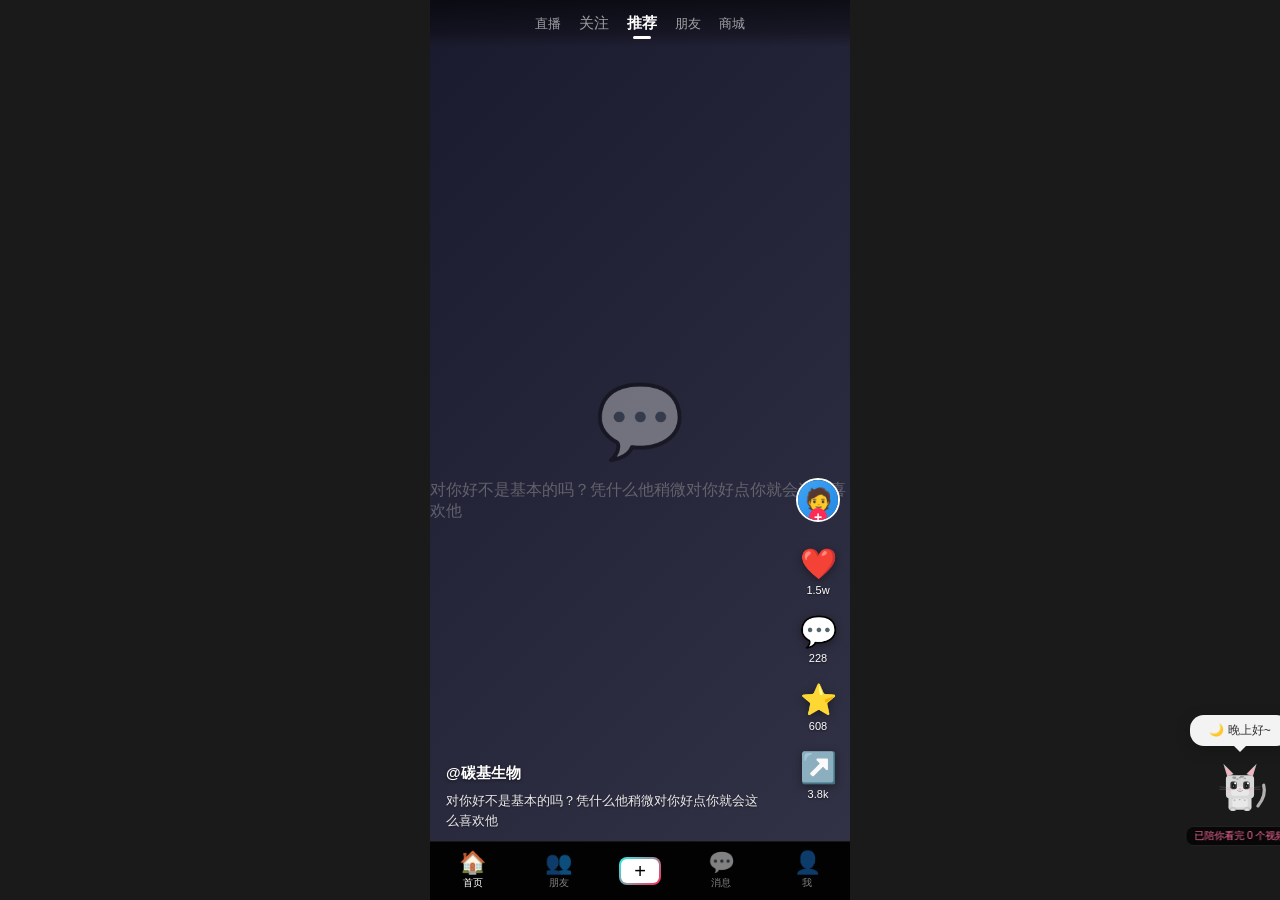
==== commit 4c1358a1: "Revert "重新设计小猫为像素风格" This reverts commit 60d56cfdd87e565dd4976366d6fe7e3a3c19f5d4." ====
--- a/index.html
+++ b/index.html
@@ -134,201 +134,76 @@
   <span class="sleep-zzz">Z</span>
   <span class="sleep-zzz">z</span>
   <span class="sleep-zzz">Z</span>
-  <svg id="cat-svg" width="64" height="64" viewBox="0 0 32 32" xmlns="http://www.w3.org/2000/svg" shape-rendering="crispEdges">
-    <!-- 像素风格小猫 - 灰白色虎斑猫 -->
+  <svg id="cat-svg" width="64" height="64" viewBox="0 0 100 100" xmlns="http://www.w3.org/2000/svg">
+    <!-- 尾巴 -->
+    <path class="cat-tail" d="M 78 78 Q 92 62 88 46" stroke="#B0B0B0" stroke-width="5" fill="none" stroke-linecap="round">
+      <animateTransform attributeName="transform" type="rotate" values="0 78 78;8 78 78;0 78 78;-5 78 78;0 78 78" dur="2s" repeatCount="indefinite"/>
+    </path>
+    <!-- 身体 -->
     <g class="cat-body">
-      <!-- 尾巴 - 像素风格 -->
-      <g class="cat-tail">
-        <rect x="26" y="22" width="2" height="2" fill="#A0A0A0"/>
-        <rect x="28" y="20" width="2" height="2" fill="#A0A0A0"/>
-        <rect x="28" y="22" width="2" height="2" fill="#B8B8B8"/>
-        <rect x="30" y="18" width="2" height="2" fill="#A0A0A0"/>
-        <rect x="30" y="20" width="2" height="2" fill="#C8C8C8"/>
-      </g>
-      
-      <!-- 身体主体 -->
-      <rect x="10" y="20" width="2" height="2" fill="#A0A0A0"/>
-      <rect x="12" y="20" width="2" height="2" fill="#B8B8B8"/>
-      <rect x="14" y="20" width="2" height="2" fill="#B8B8B8"/>
-      <rect x="16" y="20" width="2" height="2" fill="#B8B8B8"/>
-      <rect x="18" y="20" width="2" height="2" fill="#A0A0A0"/>
-      <rect x="20" y="20" width="2" height="2" fill="#B8B8B8"/>
-      <rect x="22" y="20" width="2" height="2" fill="#A0A0A0"/>
-      
-      <rect x="8" y="22" width="2" height="2" fill="#B8B8B8"/>
-      <rect x="10" y="22" width="2" height="2" fill="#D0D0D0"/>
-      <rect x="12" y="22" width="2" height="2" fill="#D0D0D0"/>
-      <rect x="14" y="22" width="2" height="2" fill="#E8E8E8"/>
-      <rect x="16" y="22" width="2" height="2" fill="#E8E8E8"/>
-      <rect x="18" y="22" width="2" height="2" fill="#D0D0D0"/>
-      <rect x="20" y="22" width="2" height="2" fill="#E8E8E8"/>
-      <rect x="22" y="22" width="2" height="2" fill="#D0D0D0"/>
-      <rect x="24" y="22" width="2" height="2" fill="#B8B8B8"/>
-      
-      <rect x="8" y="24" width="2" height="2" fill="#B8B8B8"/>
-      <rect x="10" y="24" width="2" height="2" fill="#E8E8E8"/>
-      <rect x="12" y="24" width="2" height="2" fill="#E8E8E8"/>
-      <rect x="14" y="24" width="2" height="2" fill="#F5F5F5"/>
-      <rect x="16" y="24" width="2" height="2" fill="#F5F5F5"/>
-      <rect x="18" y="24" width="2" height="2" fill="#E8E8E8"/>
-      <rect x="20" y="24" width="2" height="2" fill="#F5F5F5"/>
-      <rect x="22" y="24" width="2" height="2" fill="#E8E8E8"/>
-      <rect x="24" y="24" width="2" height="2" fill="#B8B8B8"/>
-      
-      <!-- 虎斑纹路 -->
-      <rect x="12" y="22" width="2" height="1" fill="#909090"/>
-      <rect x="18" y="22" width="2" height="1" fill="#909090"/>
-      <rect x="10" y="24" width="2" height="1" fill="#A0A0A0"/>
-      <rect x="22" y="24" width="2" height="1" fill="#A0A0A0"/>
-      
+      <!-- 身体主体 - 灰白色 -->
+      <rect x="32" y="62" width="36" height="22" rx="4" fill="#D8D8D8"/>
+      <!-- 肚子 - 更浅 -->
+      <rect x="38" y="66" width="24" height="14" rx="3" fill="#E8E8E8"/>
+      <!-- 虎斑纹路 - 身体 -->
+      <rect x="36" y="64" width="4" height="2" rx="1" fill="#999"/>
+      <rect x="44" y="63" width="4" height="2" rx="1" fill="#999"/>
+      <rect x="52" y="64" width="4" height="2" rx="1" fill="#999"/>
+      <rect x="60" y="63" width="4" height="2" rx="1" fill="#999"/>
+      <rect x="40" y="68" width="3" height="2" rx="1" fill="#888" opacity="0.6"/>
+      <rect x="48" y="67" width="3" height="2" rx="1" fill="#888" opacity="0.6"/>
+      <rect x="56" y="68" width="3" height="2" rx="1" fill="#888" opacity="0.6"/>
       <!-- 前爪 -->
-      <rect x="8" y="26" width="2" height="2" fill="#C8C8C8"/>
-      <rect x="10" y="26" width="2" height="2" fill="#E0E0E0"/>
-      <rect x="10" y="28" width="2" height="2" fill="#D0D0D0"/>
-      <rect x="22" y="26" width="2" height="2" fill="#C8C8C8"/>
-      <rect x="24" y="26" width="2" height="2" fill="#E0E0E0"/>
-      <rect x="22" y="28" width="2" height="2" fill="#D0D0D0"/>
+      <rect x="34" y="80" width="10" height="6" rx="3" fill="#C0C0C0"/>
+      <rect x="36" y="82" width="6" height="3" rx="1.5" fill="#E0E0E0"/>
+      <rect x="56" y="80" width="10" height="6" rx="3" fill="#C0C0C0"/>
+      <rect x="58" y="82" width="6" height="3" rx="1.5" fill="#E0E0E0"/>
     </g>
-    
     <!-- 头部 -->
-    <rect x="8" y="6" width="2" height="2" fill="#A0A0A0"/>
-    <rect x="10" y="6" width="2" height="2" fill="#B8B8B8"/>
-    <rect x="12" y="6" width="2" height="2" fill="#B8B8B8"/>
-    <rect x="14" y="6" width="2" height="2" fill="#B8B8B8"/>
-    <rect x="16" y="6" width="2" height="2" fill="#B8B8B8"/>
-    <rect x="18" y="6" width="2" height="2" fill="#B8B8B8"/>
-    <rect x="20" y="6" width="2" height="2" fill="#B8B8B8"/>
-    <rect x="22" y="6" width="2" height="2" fill="#A0A0A0"/>
-    
+    <rect x="28" y="30" width="44" height="36" rx="6" fill="#D8D8D8"/>
     <!-- 头顶虎斑纹 -->
-    <rect x="12" y="4" width="2" height="2" fill="#909090"/>
-    <rect x="14" y="4" width="2" height="2" fill="#A0A0A0"/>
-    <rect x="16" y="4" width="2" height="2" fill="#909090"/>
-    <rect x="18" y="4" width="2" height="2" fill="#A0A0A0"/>
-    <rect x="14" y="6" width="2" height="1" fill="#909090"/>
-    <rect x="18" y="6" width="2" height="1" fill="#909090"/>
-    
+    <rect x="38" y="32" width="6" height="3" rx="1" fill="#999"/>
+    <rect x="50" y="31" width="6" height="3" rx="1" fill="#999"/>
+    <rect x="44" y="35" width="4" height="2" rx="1" fill="#888" opacity="0.7"/>
+    <!-- 额头M纹 -->
+    <rect x="40" y="34" width="3" height="2" fill="#999"/>
+    <rect x="48" y="33" width="3" height="2" fill="#999"/>
+    <rect x="56" y="34" width="3" height="2" fill="#999"/>
     <!-- 左耳 -->
-    <rect x="6" y="4" width="2" height="2" fill="#A0A0A0"/>
-    <rect x="8" y="4" width="2" height="2" fill="#B8B8B8"/>
-    <rect x="6" y="6" width="2" height="2" fill="#B8B8B8"/>
-    <rect x="4" y="2" width="2" height="2" fill="#A0A0A0"/>
-    <rect x="6" y="2" width="2" height="2" fill="#B8B8B8"/>
-    <!-- 左耳内部粉色 -->
-    <rect x="6" y="6" width="1" height="1" fill="#FFB0C0"/>
-    <rect x="7" y="7" width="1" height="1" fill="#FFB0C0"/>
-    
+    <polygon class="cat-ear-left" points="30,32 24,12 40,28" fill="#C0C0C0"/>
+    <polygon class="cat-ear-left" points="31,30 27,16 38,28" fill="#FFB0C0"/>
     <!-- 右耳 -->
-    <rect x="22" y="4" width="2" height="2" fill="#B8B8B8"/>
-    <rect x="24" y="4" width="2" height="2" fill="#A0A0A0"/>
-    <rect x="24" y="6" width="2" height="2" fill="#B8B8B8"/>
-    <rect x="26" y="2" width="2" height="2" fill="#A0A0A0"/>
-    <rect x="24" y="2" width="2" height="2" fill="#B8B8B8"/>
-    <!-- 右耳内部粉色 -->
-    <rect x="25" y="6" width="1" height="1" fill="#FFB0C0"/>
-    <rect x="24" y="7" width="1" height="1" fill="#FFB0C0"/>
-    
-    <!-- 脸部两侧 -->
-    <rect x="6" y="8" width="2" height="2" fill="#B8B8B8"/>
-    <rect x="6" y="10" width="2" height="2" fill="#C8C8C8"/>
-    <rect x="6" y="12" width="2" height="2" fill="#D0D0D0"/>
-    <rect x="6" y="14" width="2" height="2" fill="#D0D0D0"/>
-    <rect x="6" y="16" width="2" height="2" fill="#C8C8C8"/>
-    <rect x="6" y="18" width="2" height="2" fill="#B8B8B8"/>
-    
-    <rect x="24" y="8" width="2" height="2" fill="#B8B8B8"/>
-    <rect x="24" y="10" width="2" height="2" fill="#C8C8C8"/>
-    <rect x="24" y="12" width="2" height="2" fill="#D0D0D0"/>
-    <rect x="24" y="14" width="2" height="2" fill="#D0D0D0"/>
-    <rect x="24" y="16" width="2" height="2" fill="#C8C8C8"/>
-    <rect x="24" y="18" width="2" height="2" fill="#B8B8B8"/>
-    
-    <!-- 脸部主体 -->
-    <rect x="8" y="8" width="2" height="2" fill="#C8C8C8"/>
-    <rect x="10" y="8" width="2" height="2" fill="#D8D8D8"/>
-    <rect x="12" y="8" width="2" height="2" fill="#E0E0E0"/>
-    <rect x="14" y="8" width="2" height="2" fill="#E8E8E8"/>
-    <rect x="16" y="8" width="2" height="2" fill="#E8E8E8"/>
-    <rect x="18" y="8" width="2" height="2" fill="#E0E0E0"/>
-    <rect x="20" y="8" width="2" height="2" fill="#D8D8D8"/>
-    <rect x="22" y="8" width="2" height="2" fill="#C8C8C8"/>
-    
-    <rect x="8" y="10" width="2" height="2" fill="#D0D0D0"/>
-    <rect x="10" y="10" width="2" height="2" fill="#E8E8E8"/>
-    <rect x="12" y="10" width="2" height="2" fill="#F0F0F0"/>
-    <rect x="14" y="10" width="2" height="2" fill="#F5F5F5"/>
-    <rect x="16" y="10" width="2" height="2" fill="#F5F5F5"/>
-    <rect x="18" y="10" width="2" height="2" fill="#F0F0F0"/>
-    <rect x="20" y="10" width="2" height="2" fill="#E8E8E8"/>
-    <rect x="22" y="10" width="2" height="2" fill="#D0D0D0"/>
-    
-    <rect x="8" y="12" width="2" height="2" fill="#D8D8D8"/>
-    <rect x="10" y="12" width="2" height="2" fill="#F0F0F0"/>
-    <rect x="12" y="12" width="2" height="2" fill="#FAFAFA"/>
-    <rect x="14" y="12" width="2" height="2" fill="#FFFFFF"/>
-    <rect x="16" y="12" width="2" height="2" fill="#FFFFFF"/>
-    <rect x="18" y="12" width="2" height="2" fill="#FAFAFA"/>
-    <rect x="20" y="12" width="2" height="2" fill="#F0F0F0"/>
-    <rect x="22" y="12" width="2" height="2" fill="#D8D8D8"/>
-    
-    <rect x="8" y="14" width="2" height="2" fill="#D8D8D8"/>
-    <rect x="10" y="14" width="2" height="2" fill="#F0F0F0"/>
-    <rect x="12" y="14" width="2" height="2" fill="#FAFAFA"/>
-    <rect x="14" y="14" width="2" height="2" fill="#FFFFFF"/>
-    <rect x="16" y="14" width="2" height="2" fill="#FFFFFF"/>
-    <rect x="18" y="14" width="2" height="2" fill="#FAFAFA"/>
-    <rect x="20" y="14" width="2" height="2" fill="#F0F0F0"/>
-    <rect x="22" y="14" width="2" height="2" fill="#D8D8D8"/>
-    
-    <rect x="8" y="16" width="2" height="2" fill="#D0D0D0"/>
-    <rect x="10" y="16" width="2" height="2" fill="#E8E8E8"/>
-    <rect x="12" y="16" width="2" height="2" fill="#F5F5F5"/>
-    <rect x="14" y="16" width="2" height="2" fill="#F5F5F5"/>
-    <rect x="16" y="16" width="2" height="2" fill="#F5F5F5"/>
-    <rect x="18" y="16" width="2" height="2" fill="#F5F5F5"/>
-    <rect x="20" y="16" width="2" height="2" fill="#E8E8E8"/>
-    <rect x="22" y="16" width="2" height="2" fill="#D0D0D0"/>
-    
-    <rect x="8" y="18" width="2" height="2" fill="#C8C8C8"/>
-    <rect x="10" y="18" width="2" height="2" fill="#D8D8D8"/>
-    <rect x="12" y="18" width="2" height="2" fill="#E0E0E0"/>
-    <rect x="14" y="18" width="2" height="2" fill="#E8E8E8"/>
-    <rect x="16" y="18" width="2" height="2" fill="#E8E8E8"/>
-    <rect x="18" y="18" width="2" height="2" fill="#E0E0E0"/>
-    <rect x="20" y="18" width="2" height="2" fill="#D8D8D8"/>
-    <rect x="22" y="18" width="2" height="2" fill="#C8C8C8"/>
-    
-    <!-- 眼睛 - 大像素眼 -->
+    <polygon class="cat-ear-right" points="70,32 76,12 60,28" fill="#C0C0C0"/>
+    <polygon class="cat-ear-right" points="69,30 73,16 62,28" fill="#FFB0C0"/>
+    <!-- 脸部白色区域 -->
+    <rect x="36" y="48" width="28" height="14" rx="4" fill="#E8E8E8"/>
+    <!-- 眼睛 - 大圆萌眼 -->
     <g id="cat-eyes">
-      <!-- 左眼 -->
-      <rect class="cat-eye" x="10" y="10" width="4" height="4" fill="#1A1A1A"/>
-      <rect x="10" y="10" width="2" height="2" fill="#2A2A2A"/>
-      <rect x="12" y="12" width="1" height="1" fill="#FFFFFF"/>
-      <rect x="11" y="11" width="1" height="1" fill="#FFFFFF" opacity="0.7"/>
-      
-      <!-- 右眼 -->
-      <rect class="cat-eye" x="18" y="10" width="4" height="4" fill="#1A1A1A"/>
-      <rect x="20" y="10" width="2" height="2" fill="#2A2A2A"/>
-      <rect x="18" y="12" width="1" height="1" fill="#FFFFFF"/>
-      <rect x="19" y="11" width="1" height="1" fill="#FFFFFF" opacity="0.7"/>
+      <rect class="cat-eye" x="35" y="40" width="10" height="12" rx="3" fill="#333"/>
+      <rect class="cat-eye" x="55" y="40" width="10" height="12" rx="3" fill="#333"/>
+      <!-- 瞳孔 -->
+      <rect x="38" y="43" width="4" height="7" rx="2" fill="#111"/>
+      <rect x="58" y="43" width="4" height="7" rx="2" fill="#111"/>
+      <!-- 白色高光 -->
+      <rect x="41" y="41" width="3" height="3" rx="1" fill="#fff"/>
+      <rect x="61" y="41" width="3" height="3" rx="1" fill="#fff"/>
+      <rect x="39" y="46" width="2" height="2" rx="1" fill="#fff" opacity="0.6"/>
+      <rect x="59" y="46" width="2" height="2" rx="1" fill="#fff" opacity="0.6"/>
     </g>
-    
-    <!-- 鼻子 - 像素粉色 -->
-    <rect x="15" y="14" width="2" height="1" fill="#FFB0C0"/>
-    <rect x="14" y="15" width="4" height="1" fill="#FF90A8"/>
-    
-    <!-- 嘴巴 - 像素风格 -->
+    <!-- 鼻子 - 小粉色 -->
+    <rect x="48" y="50" width="4" height="3" rx="1.5" fill="#FFB0C0"/>
+    <!-- 嘴巴 -->
     <g id="cat-mouth">
-      <rect x="14" y="16" width="1" height="1" fill="#D0A0A0"/>
-      <rect x="17" y="16" width="1" height="1" fill="#D0A0A0"/>
-      <rect x="15" y="17" width="2" height="1" fill="#E0B0B0"/>
+      <path d="M 46 54 Q 50 58 54 54" stroke="#999" stroke-width="1.2" fill="none" stroke-linecap="round"/>
     </g>
-    
-    <!-- 腮红 - 像素粉色 -->
-    <rect x="8" y="14" width="2" height="1" fill="#FFB0C0" opacity="0.6"/>
-    <rect x="9" y="15" width="1" height="1" fill="#FFB0C0" opacity="0.4"/>
-    <rect x="22" y="14" width="2" height="1" fill="#FFB0C0" opacity="0.6"/>
-    <rect x="22" y="15" width="1" height="1" fill="#FFB0C0" opacity="0.4"/>
+    <!-- 胡须 -->
+    <line x1="18" y1="48" x2="34" y2="50" stroke="#AAA" stroke-width="0.8" opacity="0.5"/>
+    <line x1="18" y1="52" x2="34" y2="52" stroke="#AAA" stroke-width="0.8" opacity="0.5"/>
+    <line x1="66" y1="50" x2="82" y2="48" stroke="#AAA" stroke-width="0.8" opacity="0.5"/>
+    <line x1="66" y1="52" x2="82" y2="52" stroke="#AAA" stroke-width="0.8" opacity="0.5"/>
+    <!-- 腮红 - 粉色 -->
+    <rect x="32" y="50" width="6" height="4" rx="2" fill="#FFB0C0" opacity="0.4"/>
+    <rect x="62" y="50" width="6" height="4" rx="2" fill="#FFB0C0" opacity="0.4"/>
   </svg>
   <div id="companion-tag">已陪你看完 <span id="video-count">0</span> 个视频</div>
 </div>
--- a/css/style.css
+++ b/css/style.css
@@ -386,44 +386,27 @@
 #pet-fab.snapped-left .cat-eye,
 #pet-fab.snapped-right .cat-eye { animation: none; }
 
-/* ========== 小猫 SVG 动画 - 像素风格 ========== */
-/* 像素风格呼吸动画 - 离散跳跃 */
-#cat-svg { image-rendering: pixelated; }
-.cat-body { animation: catBreathe 3.2s infinite steps(2); transform-origin: center bottom; }
+/* ========== 小猫 SVG 动画 ========== */
+.cat-body { animation: catBreathe 3.2s infinite ease-in-out; transform-origin: center bottom; }
 @keyframes catBreathe {
-  0%, 100% { transform: translateY(0); }
-  50% { transform: translateY(-1px); }
-}
-
-/* 像素风格眨眼 - 完全关闭再打开 */
-.cat-eye { animation: catBlink 8s infinite steps(1); transform-origin: center center; }
+  0%, 100% { transform: scaleY(1) translateY(0); }
+  50% { transform: scaleY(1.02) translateY(-1px); }
+}
+.cat-eye { animation: catBlink 10s infinite ease-in-out; transform-origin: center center; }
 @keyframes catBlink {
-  0%, 90%, 100% { transform: scaleY(1); }
-  92%, 98% { transform: scaleY(0); }
-}
-
-/* 像素风格说话动画 - 嘴巴开合 */
-.cat-mouth-talking { animation: mouthTalk 0.25s infinite steps(2); }
+  0%, 8%, 12%, 100% { transform: scaleY(1); }
+  10% { transform: scaleY(0.05); }
+}
+.cat-mouth-talking { animation: mouthTalk 0.3s infinite ease-in-out; }
 @keyframes mouthTalk {
   0%, 100% { transform: scaleY(1); }
-  50% { transform: scaleY(1.5); }
-}
-
-/* 像素风格开心眼睛 - 弯弯眼 */
-.cat-eye-happy { animation: eyeHappy 0.6s infinite steps(2) !important; }
+  50% { transform: scaleY(1.8); }
+}
+.cat-eye-happy { animation: eyeHappy 0.8s infinite ease-in-out !important; }
 @keyframes eyeHappy {
-  0%, 100% { transform: scaleY(1); }
-  50% { transform: scaleY(0.3); }
-}
-
-/* 尾巴摇摆 - 像素风格 */
-.cat-tail { animation: tailWag 2s infinite steps(3); transform-origin: 26px 24px; }
-@keyframes tailWag {
-  0%, 100% { transform: rotate(0deg); }
-  33% { transform: rotate(8deg); }
-  66% { transform: rotate(-8deg); }
-}
-
+  0%, 100% { transform: scaleY(1) rotate(0deg); }
+  50% { transform: scaleY(0.6) rotate(-5deg); }
+}
 .sleep-zzz {
   position: absolute;
   top: -8px; right: -2px;
@@ -432,68 +415,63 @@
   opacity: 0;
   pointer-events: none;
 }
-.sleep-zzz.active { animation: zzzFloat 2s infinite steps(4); }
+.sleep-zzz.active { animation: zzzFloat 2s infinite ease-in-out; }
 @keyframes zzzFloat {
   0% { opacity: 0; transform: translate(0, 0) scale(0.5); }
-  25% { opacity: 1; }
-  50% { opacity: 1; transform: translate(4px, -8px) scale(0.8); }
-  75% { opacity: 0.8; transform: translate(8px, -16px) scale(1); }
-  100% { opacity: 0; transform: translate(12px, -24px) scale(1.1); }
-}
-.sleep-zzz:nth-child(2).active { animation-delay: 0.5s; }
-.sleep-zzz:nth-child(3).active { animation-delay: 1s; }
-
-/* ========== 多动作动画 - 像素风格 ========== */
-/* 伸懒腰动画 - 像素跳跃 */
+  30% { opacity: 1; }
+  100% { opacity: 0; transform: translate(12px, -25px) scale(1.1); }
+}
+.sleep-zzz:nth-child(2).active { animation-delay: 0.7s; }
+.sleep-zzz:nth-child(3).active { animation-delay: 1.4s; }
+
+/* ========== 多动作动画 ========== */
+/* 伸懒腰动画 */
 @keyframes catStretch {
   0%, 100% { transform: translateY(0) scaleY(1); }
-  20% { transform: translateY(-2px); }
-  40% { transform: translateY(-4px) scaleY(1.06); }
-  60% { transform: translateY(-2px) scaleY(1.03); }
-  80% { transform: translateY(0) scaleY(1); }
-}
-.cat-stretching { animation: catStretch 1.5s steps(5); }
-
-/* 玩球动画 - 像素左右跳跃 */
+  30% { transform: translateY(-3px) scaleY(1.08); }
+  60% { transform: translateY(1px) scaleY(0.95); }
+}
+.cat-stretching { animation: catStretch 1.5s ease-in-out; }
+
+/* 玩球动画 */
 @keyframes catPlay {
-  0%, 100% { transform: translateX(0); }
-  25% { transform: translateX(2px); }
-  50% { transform: translateX(-2px); }
-  75% { transform: translateX(2px); }
-}
-.cat-playing { animation: catPlay 0.6s steps(4) 3; }
-
-/* 喝水动画 - 像素低头 */
+  0%, 100% { transform: translateX(0) rotate(0deg); }
+  25% { transform: translateX(3px) rotate(5deg); }
+  50% { transform: translateX(-2px) rotate(-3deg); }
+  75% { transform: translateX(2px) rotate(3deg); }
+}
+.cat-playing { animation: catPlay 0.8s ease-in-out 3; }
+
+/* 喝水动画 */
 @keyframes catDrink {
   0%, 100% { transform: rotate(0deg); }
-  30% { transform: rotate(5deg); }
+  30% { transform: rotate(8deg) translateY(2px); }
   60% { transform: rotate(-3deg); }
 }
-.cat-drinking { animation: catDrink 1s steps(3) 2; }
-
-/* 探头动画 - 像素上下 */
+.cat-drinking { animation: catDrink 1.2s ease-in-out 2; }
+
+/* 探头动画 */
 @keyframes catPeek {
   0%, 100% { transform: translateY(0); }
-  30% { transform: translateY(-2px); }
-  60% { transform: translateY(-4px); }
-  80% { transform: translateY(-2px); }
-}
-.cat-peeking { animation: catPeek 0.8s steps(4) 2; }
-
-/* 打哈欠动画 - 像素放大 */
+  40% { transform: translateY(-6px); }
+  70% { transform: translateY(-4px); }
+}
+.cat-peeking { animation: catPeek 1s ease-in-out 2; }
+
+/* 打哈欠动画 */
 @keyframes catYawn {
   0%, 100% { transform: scaleY(1); }
-  40% { transform: scaleY(1.15); }
-  70% { transform: scaleY(1.08); }
-}
-.cat-yawning { animation: catYawn 1.2s steps(3); }
-
-/* 晚安/睡觉动画 - 像素呼吸 */
+  40% { transform: scaleY(1.3); }
+  70% { transform: scaleY(1.1); }
+}
+.cat-yawning { animation: catYawn 1.5s ease-in-out; }
+
+/* 晚安/睡觉动画 */
 @keyframes catSleep {
-  0%, 100% { transform: translateY(0); }
-  50% { transform: translateY(1px); }
-}
-.cat-sleeping-anim { animation: catSleep 2s steps(2) infinite; }
+  0%, 100% { transform: translateY(0) scaleY(1); }
+  50% { transform: translateY(1px) scaleY(0.97); }
+}
+.cat-sleeping-anim { animation: catSleep 2.5s ease-in-out infinite; }
 
 /* ========== 气泡 ========== */
 #speech-bubble {
